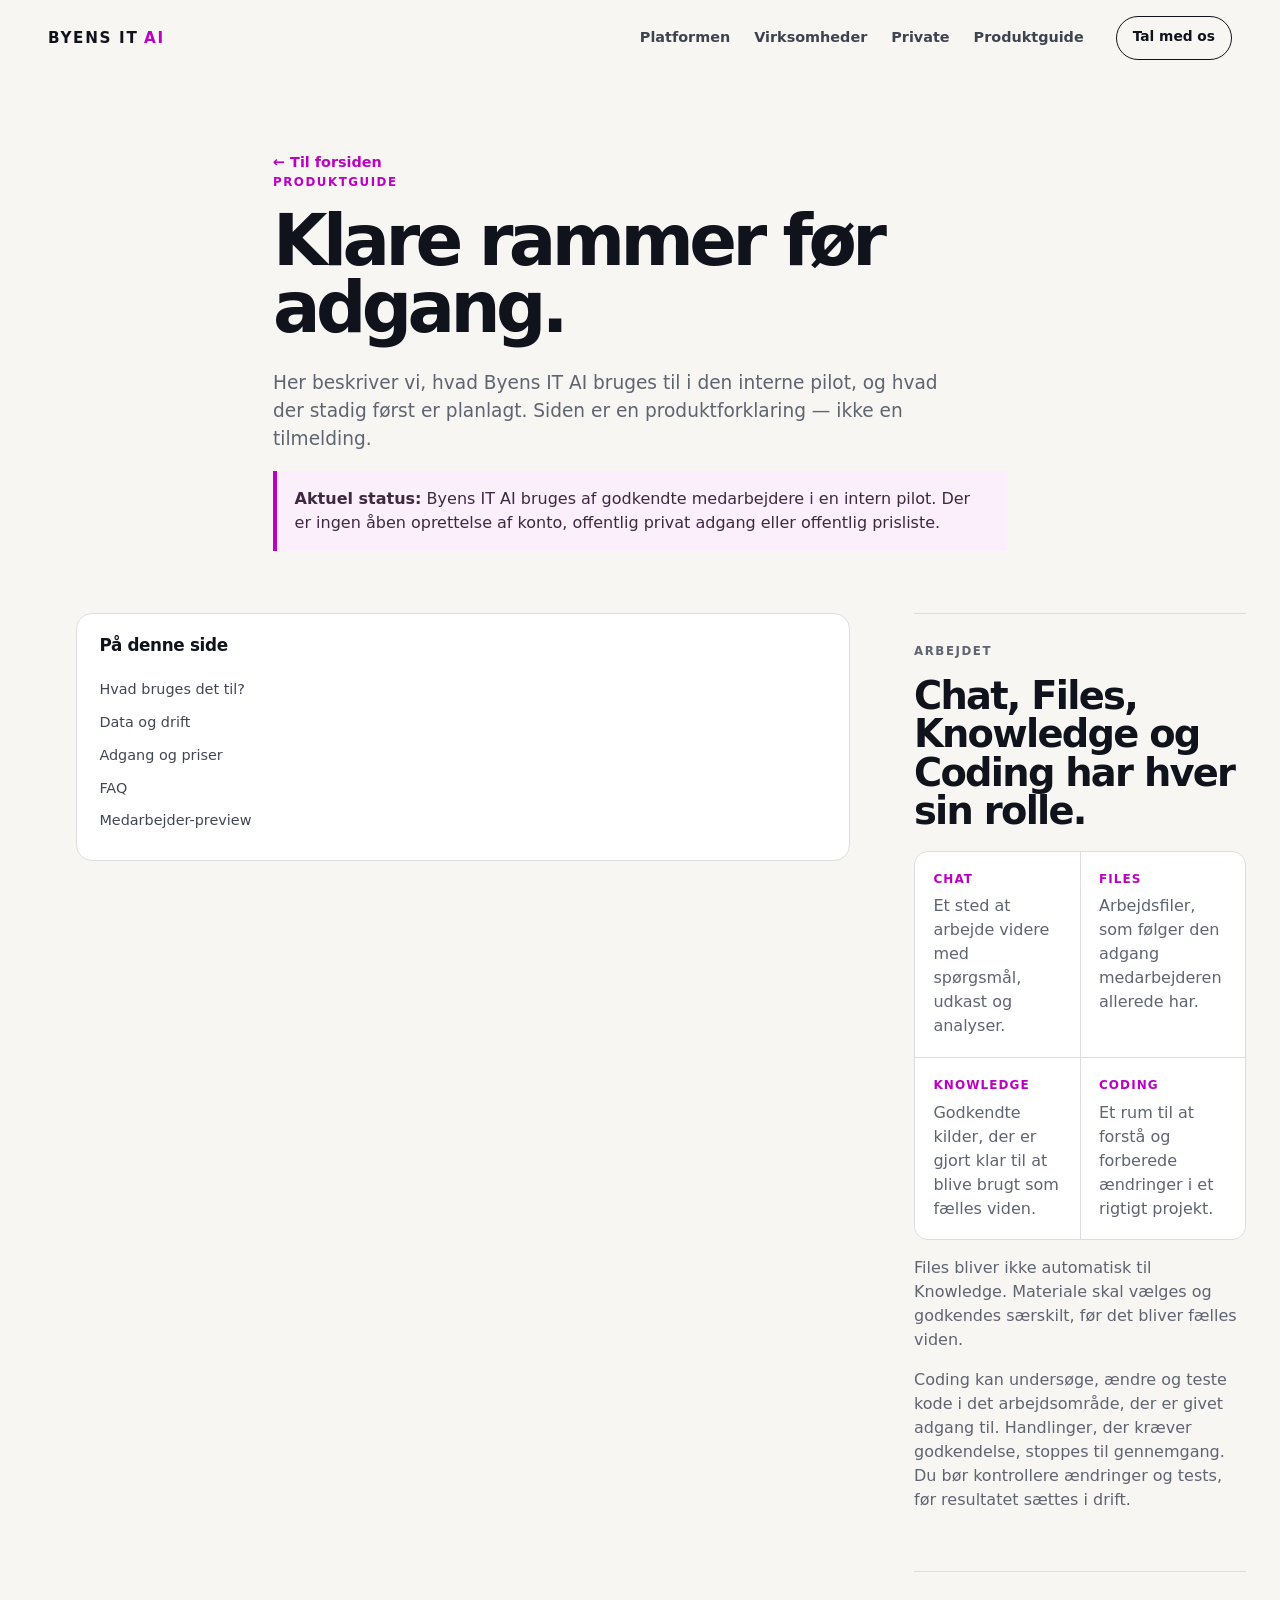
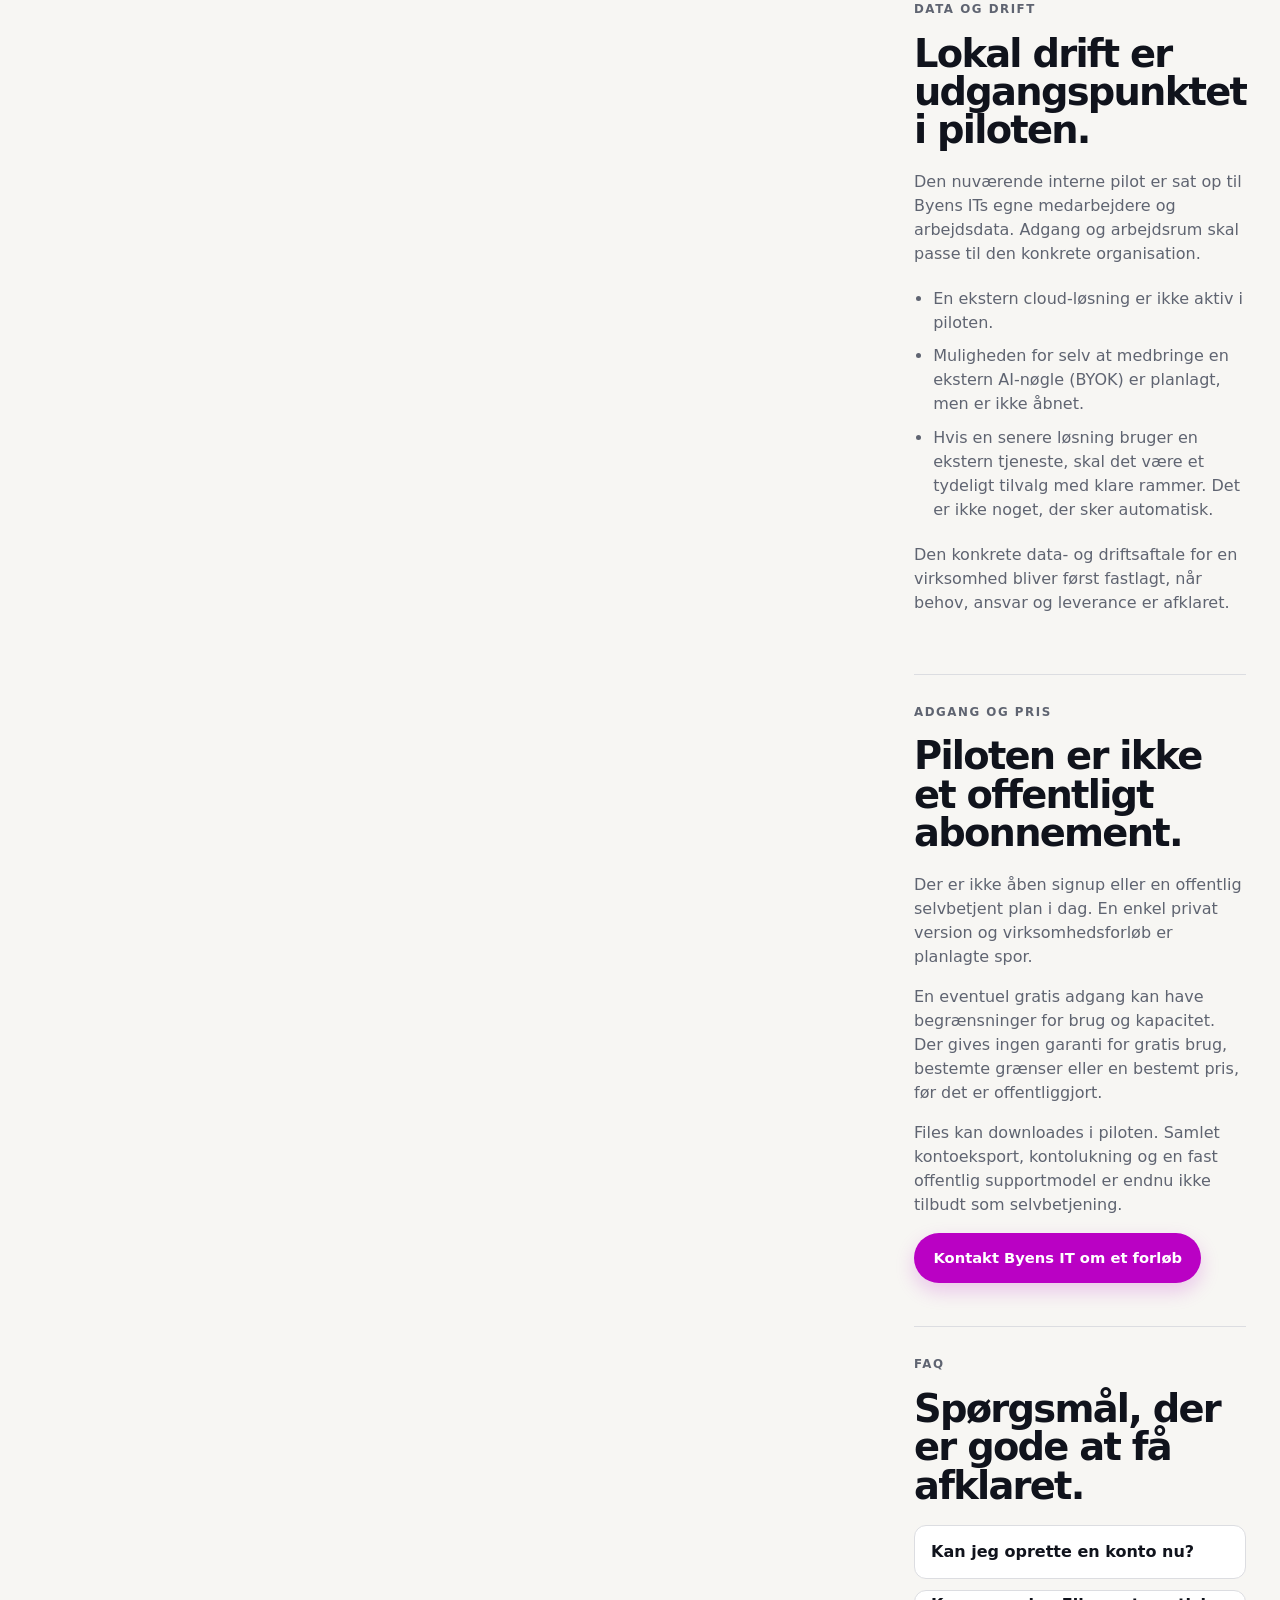
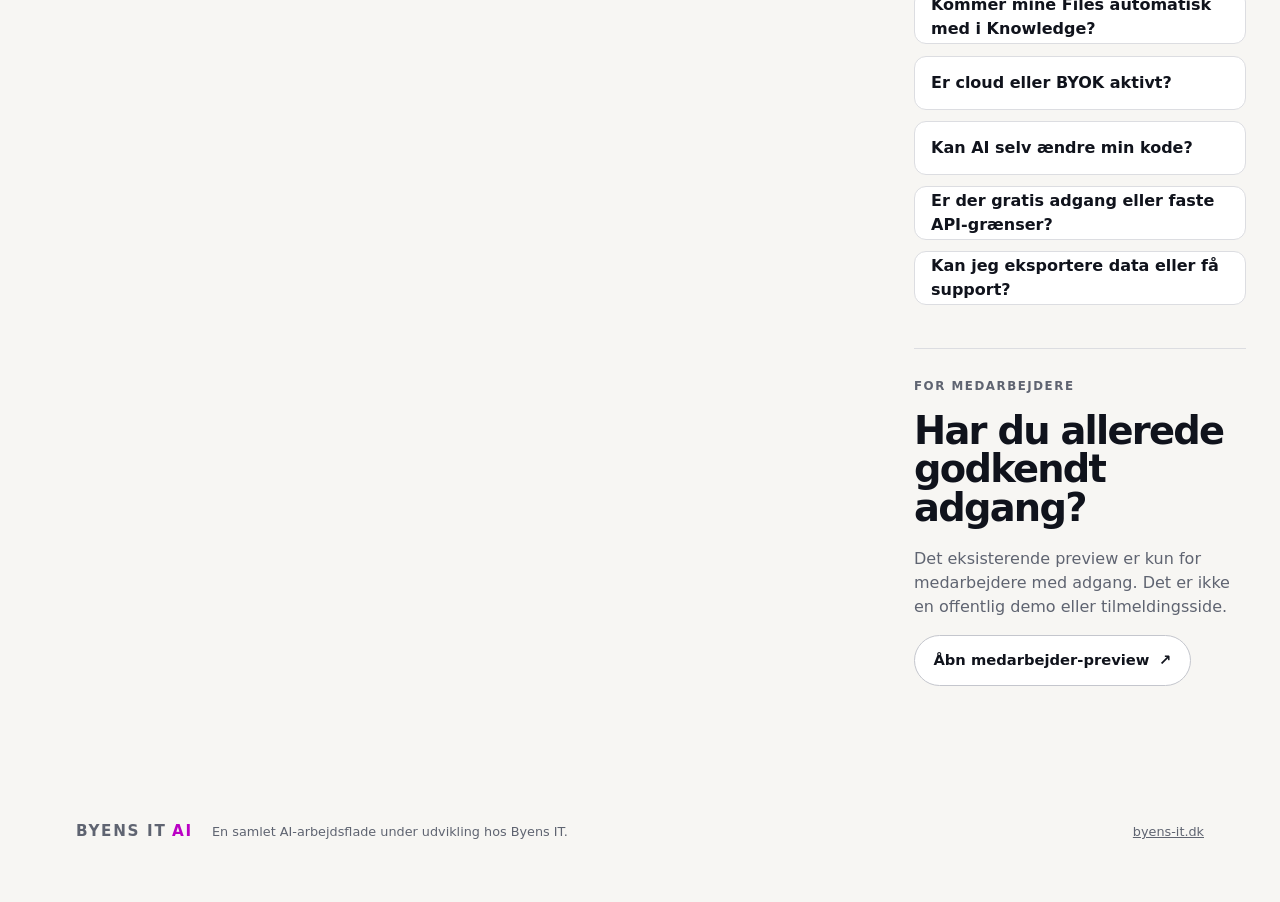
==== docs.html @ c6c36b8c "Tilføj produktwebsite og offentlig dokumentation" ====
<!doctype html>
<html lang="da" class="no-js">
  <head>
    <meta charset="UTF-8">
    <meta name="viewport" content="width=device-width, initial-scale=1.0">
    <meta name="description" content="Produktguide og FAQ for Byens IT AI.">
    <title>Produktguide — Byens IT AI</title>
    <link rel="stylesheet" href="styles.css">
    <link rel="stylesheet" href="accessibility.css">
  </head>
  <body>
    <a class="skip-link" href="#indhold">Spring til indhold</a>
    <header class="site-header">
      <a class="brand" href="index.html" aria-label="Byens IT AI forside"><span>BYENS IT</span><b>AI</b></a>
      <button class="menu-toggle" type="button" aria-expanded="false" aria-controls="navigation">Menu</button>
      <nav id="navigation" aria-label="Hovednavigation">
        <a href="index.html#platform">Platformen</a>
        <a href="index.html#for-virksomheder">Virksomheder</a>
        <a href="index.html#for-private">Private</a>
        <a href="docs.html" aria-current="page">Produktguide</a>
      </nav>
      <a class="header-action" href="https://www.byens-it.dk/kontakt/">Tal med os</a>
    </header>

    <main id="indhold">
      <section class="docs-hero section-wrap">
        <a class="back-link" href="index.html">← Til forsiden</a>
        <p class="eyebrow">Produktguide</p>
        <h1>Klare rammer før adgang.</h1>
        <p class="lede">Her beskriver vi, hvad Byens IT AI bruges til i den interne pilot, og hvad der stadig først er planlagt. Siden er en produktforklaring — ikke en tilmelding.</p>
        <div class="status-note"><p><strong>Aktuel status:</strong> Byens IT AI bruges af godkendte medarbejdere i en intern pilot. Der er ingen åben oprettelse af konto, offentlig privat adgang eller offentlig prisliste.</p></div>
      </section>

      <div class="docs-grid section-wrap">
        <aside class="docs-sidebar" aria-label="På denne side"><h2>På denne side</h2><a href="#brug">Hvad bruges det til?</a><a href="#data">Data og drift</a><a href="#adgang">Adgang og priser</a><a href="#faq">FAQ</a><a href="#preview">Medarbejder-preview</a></aside>
        <div class="docs-main">
          <section id="brug"><p class="eyebrow">Arbejdet</p><h2>Chat, Files, Knowledge og Coding har hver sin rolle.</h2><dl class="docs-facts"><div><dt>Chat</dt><dd>Et sted at arbejde videre med spørgsmål, udkast og analyser.</dd></div><div><dt>Files</dt><dd>Arbejdsfiler, som følger den adgang medarbejderen allerede har.</dd></div><div><dt>Knowledge</dt><dd>Godkendte kilder, der er gjort klar til at blive brugt som fælles viden.</dd></div><div><dt>Coding</dt><dd>Et rum til at forstå og forberede ændringer i et rigtigt projekt.</dd></div></dl><p>Files bliver ikke automatisk til Knowledge. Materiale skal vælges og godkendes særskilt, før det bliver fælles viden.</p><p>Coding kan undersøge, ændre og teste kode i det arbejdsområde, der er givet adgang til. Handlinger, der kræver godkendelse, stoppes til gennemgang. Du bør kontrollere ændringer og tests, før resultatet sættes i drift.</p></section>

          <section id="data"><p class="eyebrow">Data og drift</p><h2>Lokal drift er udgangspunktet i piloten.</h2><p>Den nuværende interne pilot er sat op til Byens ITs egne medarbejdere og arbejdsdata. Adgang og arbejdsrum skal passe til den konkrete organisation.</p><ul><li>En ekstern cloud-løsning er ikke aktiv i piloten.</li><li>Muligheden for selv at medbringe en ekstern AI-nøgle (BYOK) er planlagt, men er ikke åbnet.</li><li>Hvis en senere løsning bruger en ekstern tjeneste, skal det være et tydeligt tilvalg med klare rammer. Det er ikke noget, der sker automatisk.</li></ul><p>Den konkrete data- og driftsaftale for en virksomhed bliver først fastlagt, når behov, ansvar og leverance er afklaret.</p></section>

          <section id="adgang"><p class="eyebrow">Adgang og pris</p><h2>Piloten er ikke et offentligt abonnement.</h2><p>Der er ikke åben signup eller en offentlig selvbetjent plan i dag. En enkel privat version og virksomhedsforløb er planlagte spor.</p><p>En eventuel gratis adgang kan have begrænsninger for brug og kapacitet. Der gives ingen garanti for gratis brug, bestemte grænser eller en bestemt pris, før det er offentliggjort.</p><p>Files kan downloades i piloten. Samlet kontoeksport, kontolukning og en fast offentlig supportmodel er endnu ikke tilbudt som selvbetjening.</p><a class="button primary" href="https://www.byens-it.dk/kontakt/">Kontakt Byens IT om et forløb</a></section>

          <section id="faq"><p class="eyebrow">FAQ</p><h2>Spørgsmål, der er gode at få afklaret.</h2><div class="faq"><details><summary>Kan jeg oprette en konto nu?</summary><p>Nej. Adgang i dag er en intern pilot for godkendte medarbejdere. Offentlig adgang er planlagt, men ikke åben.</p></details><details><summary>Kommer mine Files automatisk med i Knowledge?</summary><p>Nej. Files og Knowledge er adskilt. Et dokument bliver først fælles viden, når det er valgt og godkendt til det formål.</p></details><details><summary>Er cloud eller BYOK aktivt?</summary><p>Nej. Den interne pilot har lokal drift som udgangspunkt. Ekstern cloud og BYOK er planlagte muligheder, ikke aktive valg.</p></details><details><summary>Kan AI selv ændre min kode?</summary><p>Ja, inden for det arbejdsområde og de tilladelser, der er givet. Handlinger med krav om godkendelse venter på dit valg. Gennemgå ændringer og tests før de tages i drift.</p></details><details><summary>Er der gratis adgang eller faste API-grænser?</summary><p>Der er ingen offentlig plan endnu. En eventuel gratis adgang kan være begrænset, og hverken pris, grænser eller tilgængelighed er lovet på forhånd.</p></details><details><summary>Kan jeg eksportere data eller få support?</summary><p>Du kan downloade filer i piloten. Samlet kontoeksport og en fast offentlig supportmodel er endnu ikke åbnet. Hjælp aftales direkte med Byens IT.</p></details></div></section>

          <section id="preview"><p class="eyebrow">For medarbejdere</p><h2>Har du allerede godkendt adgang?</h2><p>Det eksisterende preview er kun for medarbejdere med adgang. Det er ikke en offentlig demo eller tilmeldingsside.</p><a class="button secondary" href="https://ai.byens-it.dk/v2/" rel="noreferrer">Åbn medarbejder-preview <span aria-hidden="true">↗</span></a></section>
        </div>
      </div>
    </main>
    <footer><a class="brand" href="index.html"><span>BYENS IT</span><b>AI</b></a><p>En samlet AI-arbejdsflade under udvikling hos Byens IT.</p><a href="https://byens-it.dk">byens-it.dk</a></footer>
    <script src="app.js"></script>
  </body>
</html>
---- styles.css ----
:root{--ink:#10131c;--paper:#f7f6f3;--panel:#fff;--muted:#5f6471;--line:#dcdde1;--night:#10111a;--night-soft:#1a1c29;--magenta:#ba01c4;--cyan:#66d6d4;--radius:22px;--shadow:0 24px 65px rgba(19,20,31,.12)}*{box-sizing:border-box}html{scroll-behavior:smooth}body{margin:0;background:var(--paper);color:var(--ink);font-family:Inter,ui-sans-serif,system-ui,-apple-system,BlinkMacSystemFont,"Segoe UI",sans-serif;line-height:1.5}a{color:inherit;text-decoration:none}a:focus-visible,button:focus-visible{outline:3px solid var(--magenta);outline-offset:4px}.skip-link{position:fixed;top:-5rem;left:1rem;background:#fff;padding:.7rem 1rem;z-index:10}.skip-link:focus{top:1rem}.site-header{height:76px;display:flex;align-items:center;gap:2rem;max-width:1240px;margin:auto;padding:0 28px}.brand{font-size:.95rem;letter-spacing:.11em;font-weight:800;white-space:nowrap}.brand b{color:var(--magenta);margin-left:.35rem}nav{display:flex;gap:1.5rem;margin-left:auto;font-size:.9rem;font-weight:650}nav a{color:#3e4350}nav a:hover,.text-link:hover{color:var(--magenta)}.header-action{border:1px solid var(--ink);border-radius:99px;padding:.55rem 1rem;font-size:.86rem;font-weight:700}.menu-toggle{display:none}.section-wrap{max-width:1184px;margin:0 auto;padding-left:28px;padding-right:28px}.hero{display:grid;grid-template-columns:minmax(0,.88fr) minmax(400px,1.12fr);gap:4.5rem;align-items:center;padding-top:82px;padding-bottom:94px}.eyebrow,.card-label{font-size:.74rem;font-weight:800;letter-spacing:.13em;text-transform:uppercase;color:var(--magenta);margin:0 0 1rem}.eyebrow span{display:inline-block;background:var(--magenta);width:8px;height:8px;border-radius:50%;margin-right:.55rem}h1,h2,h3,p{margin-top:0}h1{font-size:clamp(3rem,5.5vw,5.6rem);line-height:.96;letter-spacing:-.065em;margin-bottom:1.65rem}h2{font-size:clamp(2.25rem,4vw,3.8rem);line-height:1;letter-spacing:-.055em;margin-bottom:1.25rem}h3{font-size:1.25rem;letter-spacing:-.03em}.lede{font-size:1.16rem;max-width:38rem;color:var(--muted)}.hero-actions{display:flex;gap:.8rem;align-items:center;margin:2rem 0}.button{display:inline-flex;align-items:center;justify-content:center;gap:.6rem;border-radius:99px;padding:.83rem 1.15rem;font-weight:750;font-size:.92rem;border:1px solid transparent}.button.primary{background:var(--magenta);color:#fff;box-shadow:0 8px 20px rgba(186,1,196,.2)}.button.primary:hover{background:#9700a0}.button.secondary{border-color:#c4c6cd;background:#fff}.availability{font-size:.83rem;color:var(--muted);max-width:39rem}.workspace-illustration{background:var(--night);border-radius:var(--radius);padding:10px;box-shadow:var(--shadow);color:#e9eaf0;transform:rotate(1deg)}.window-bar{height:42px;display:flex;align-items:center;gap:6px;padding:0 10px;color:#9da1b4;font-size:.72rem}.window-bar span{width:8px;height:8px;border-radius:50%;background:#44485b}.window-bar b{margin-left:.6rem;color:#ececf2}.window-bar i{font-style:normal;margin-left:auto;font-size:.67rem;color:var(--cyan)}.workspace-body{display:grid;grid-template-columns:116px 1fr;min-height:330px;background:linear-gradient(120deg,#191b28,#11121a);border-radius:13px;overflow:hidden}.workspace-body aside{padding:1.15rem .75rem;border-right:1px solid #303346;display:flex;flex-direction:column;gap:.7rem;font-size:.68rem;color:#a9adbd}.workspace-body aside strong{font-size:1rem;color:#fff;margin-bottom:.7rem}.workspace-body aside a{padding:.45rem;border-radius:6px}.workspace-body aside .active{background:#3b2740;color:#fff}.workspace-body aside small{margin-top:auto;font-size:.59rem}.conversation{padding:1.3rem;display:flex;flex-direction:column;gap:.85rem;font-size:.78rem}.prompt{align-self:flex-end;max-width:74%;background:#303342;border-radius:12px 12px 3px 12px;padding:.75rem;color:#fff;margin:0}.answer{display:flex;gap:.65rem;max-width:83%}.answer span{width:24px;height:24px;flex:none;display:grid;place-items:center;background:var(--magenta);border-radius:7px;font-size:.64rem;font-weight:800}.answer p{margin:0;padding-top:.18rem}.sources{display:flex;flex-wrap:wrap;gap:.45rem;font-size:.64rem;color:#b7baca}.sources b{width:100%;color:#8f94a7}.sources a{border:1px solid #494d60;border-radius:99px;padding:.3rem .5rem}.composer{margin-top:auto;border:1px solid #484b5d;border-radius:10px;padding:.65rem;color:#8f94a7}.composer b{float:right;color:#fff}.illustration-label{font-size:.65rem;color:#a8abb9;margin:.75rem .35rem .15rem}.platform{padding-top:88px;padding-bottom:100px}.section-intro{max-width:630px}.section-intro>p:last-child{color:var(--muted);font-size:1.05rem}.capability-grid{display:grid;grid-template-columns:repeat(4,1fr);gap:1px;background:var(--line);border:1px solid var(--line);border-radius:var(--radius);overflow:hidden;margin-top:3rem}.capability-grid article{background:var(--panel);padding:1.7rem;min-height:230px}.capability-grid p,.audience-copy>p,.consumer p,.contact p{color:var(--muted)}.capability-icon{display:grid;place-items:center;width:38px;height:38px;border-radius:10px;background:#f7eafb;color:var(--magenta);font-weight:800}.flow-band{background:var(--night);color:#f6f6fa;padding:76px 0}.flow{display:grid;grid-template-columns:1fr auto 1fr auto 1fr;gap:1.5rem;align-items:center}.flow div{padding:1.25rem 0}.flow b{display:block;color:var(--cyan);font-size:.8rem;margin-bottom:1rem}.flow strong{font-size:1.14rem}.flow p{color:#b9bdca;font-size:.9rem}.flow>span{color:var(--magenta);font-size:1.5rem}.audience{padding-top:110px;padding-bottom:110px;display:grid;grid-template-columns:1.15fr .85fr;gap:5rem;align-items:center}.audience-copy ul{padding-left:1.1rem;margin:1.6rem 0 1.7rem}.audience-copy li{padding:.35rem 0}.text-link{font-weight:800;color:var(--magenta)}.deployment-card{background:#eeece7;border-radius:var(--radius);padding:2rem}.deployment-card h3{font-size:1.75rem;margin-bottom:1.5rem}.deployment-card dl{margin:0}.deployment-card dl div{border-top:1px solid #c9c6bf;padding:1rem 0}.deployment-card dt{font-weight:800}.deployment-card dd{margin:.25rem 0 0;color:var(--muted)}.small-print{font-size:.76rem;color:var(--muted)}.consumer{border-top:1px solid var(--line);border-bottom:1px solid var(--line);padding-top:86px;padding-bottom:86px;display:grid;grid-template-columns:1fr 1fr;gap:6rem}.consumer-points{border-left:1px solid var(--line)}.consumer-points div{display:flex;gap:1rem;padding:.8rem 0 .8rem 1.5rem;border-bottom:1px solid var(--line)}.consumer-points b{color:var(--magenta);font-size:.8rem}.consumer-points p{margin:0;color:var(--ink)}.pricing{padding-top:105px;padding-bottom:110px}.price-grid{display:grid;grid-template-columns:repeat(3,1fr);gap:1rem;margin-top:3rem}.price-grid article{background:#fff;border:1px solid var(--line);border-radius:16px;padding:1.7rem;min-height:224px;display:flex;flex-direction:column}.price-grid h3{font-size:1.55rem}.price-grid p:not(.card-label){color:var(--muted)}.price-grid span{font-size:.77rem;font-weight:750;margin-top:auto;color:#444957}.contact{background:var(--night);border-radius:var(--radius) var(--radius) 0 0;color:#f5f5fa;padding-top:72px;padding-bottom:72px;display:grid;grid-template-columns:1.2fr .8fr;gap:4rem}.contact p{color:#b9bdca}.contact .button{margin-bottom:1rem}.contact-actions{align-self:center}.contact-actions .text-link{display:block;color:var(--cyan)}.contact-actions p{font-size:.76rem;margin-top:1rem}footer{max-width:1184px;margin:auto;padding:2rem 28px 3rem;display:flex;gap:1.2rem;align-items:center;color:var(--muted);font-size:.8rem}footer p{margin:0}footer>a:last-child{margin-left:auto;text-decoration:underline}@media(max-width:850px){.site-header{height:66px;padding:0 20px;gap:1rem;position:relative}.menu-toggle{display:block;margin-left:auto;background:transparent;border:1px solid #c5c6ce;border-radius:99px;padding:.45rem .8rem;font:inherit;font-size:.82rem}nav{display:none;position:absolute;left:20px;right:20px;top:58px;padding:1rem;background:#fff;border:1px solid var(--line);border-radius:14px;box-shadow:var(--shadow);z-index:4;flex-direction:column;gap:.8rem}nav.open{display:flex}.header-action{display:none}.section-wrap{padding-left:20px;padding-right:20px}.hero{grid-template-columns:1fr;gap:2.3rem;padding-top:56px;padding-bottom:65px}.workspace-illustration{transform:none}.capability-grid{grid-template-columns:repeat(2,1fr)}.audience,.consumer,.contact{grid-template-columns:1fr;gap:2.5rem}.flow{grid-template-columns:1fr;gap:.2rem}.flow>span{transform:rotate(90deg);margin-left:1rem}.consumer-points{border-left:0;border-top:1px solid var(--line)}.consumer-points div{padding-left:0}.contact{margin-left:0;margin-right:0;border-radius:0;padding-left:20px;padding-right:20px}.price-grid{grid-template-columns:1fr}.workspace-body{min-height:300px}}@media(max-width:430px){h1{font-size:3.1rem}.hero-actions{flex-direction:column;align-items:stretch}.button{min-height:46px}.capability-grid{grid-template-columns:1fr}.workspace-body{grid-template-columns:82px 1fr}.workspace-body aside{font-size:.58rem;padding:.9rem .45rem}.conversation{padding:1rem;font-size:.68rem}.flow-band{padding:58px 0}footer{flex-wrap:wrap;padding-left:20px;padding-right:20px}footer>a:last-child{margin-left:0}}
.docs-hero{max-width:790px;padding-top:74px;padding-bottom:62px}.docs-hero .lede{max-width:680px}.docs-grid{display:grid;grid-template-columns:minmax(0,1fr) 290px;gap:4rem;padding-bottom:92px}.docs-main{display:grid;gap:2.7rem}.docs-main section{border-top:1px solid var(--line);padding-top:1.8rem}.docs-main h2{font-size:clamp(1.8rem,3vw,2.7rem);letter-spacing:-.045em}.docs-main p,.docs-main li,.docs-main dd{color:var(--muted)}.docs-main ul{padding-left:1.2rem}.docs-main li{padding:.3rem 0}.docs-sidebar{align-self:start;position:sticky;top:1rem;padding:1.4rem;border:1px solid var(--line);border-radius:16px;background:#fff}.docs-sidebar h2{font-size:1.05rem;letter-spacing:-.02em}.docs-sidebar a{display:block;padding:.35rem 0;color:#414653;font-size:.9rem}.docs-sidebar a:hover{color:var(--magenta)}.docs-facts{display:grid;grid-template-columns:repeat(2,minmax(0,1fr));gap:1px;background:var(--line);border:1px solid var(--line);border-radius:14px;overflow:hidden}.docs-facts div{padding:1.15rem;background:#fff}.docs-facts dt{font-size:.75rem;font-weight:800;text-transform:uppercase;letter-spacing:.09em;color:var(--magenta)}.docs-facts dd{margin:.4rem 0 0}.faq{display:grid;gap:.7rem}.faq details{border:1px solid var(--line);border-radius:12px;background:#fff;padding:0 1rem}.faq summary{min-height:52px;display:flex;align-items:center;cursor:pointer;font-weight:750}.faq details p{padding-bottom:1rem;margin:0}.status-note{border-left:4px solid var(--magenta);padding:1rem 1.1rem;background:#faeffb;color:#3f2842}.status-note p{margin:0;color:#3f2842}.back-link{font-size:.9rem;font-weight:800;color:var(--magenta)}
@media(max-width:850px){.no-js .menu-toggle{display:none}.no-js nav{display:flex;position:static;margin-left:auto;padding:0;border:0;border-radius:0;box-shadow:none;background:transparent;flex-direction:row;gap:.75rem;font-size:.78rem}.docs-grid{grid-template-columns:1fr;gap:2.5rem}.docs-sidebar{position:static;order:-1}}@media(max-width:430px){.docs-facts{grid-template-columns:1fr}}
@media(max-width:850px){.no-js .site-header{height:auto;min-height:66px;flex-wrap:wrap;padding-block:10px}.no-js nav{position:static;order:3;width:100%;margin-left:0;padding:.25rem 0;flex-direction:column;gap:.55rem}}
---- accessibility.css ----
.site-header .brand,
nav a,
.text-link,
footer a {
  display: inline-flex;
  align-items: center;
  min-height: 44px;
}

.header-action {
  min-height: 44px;
}
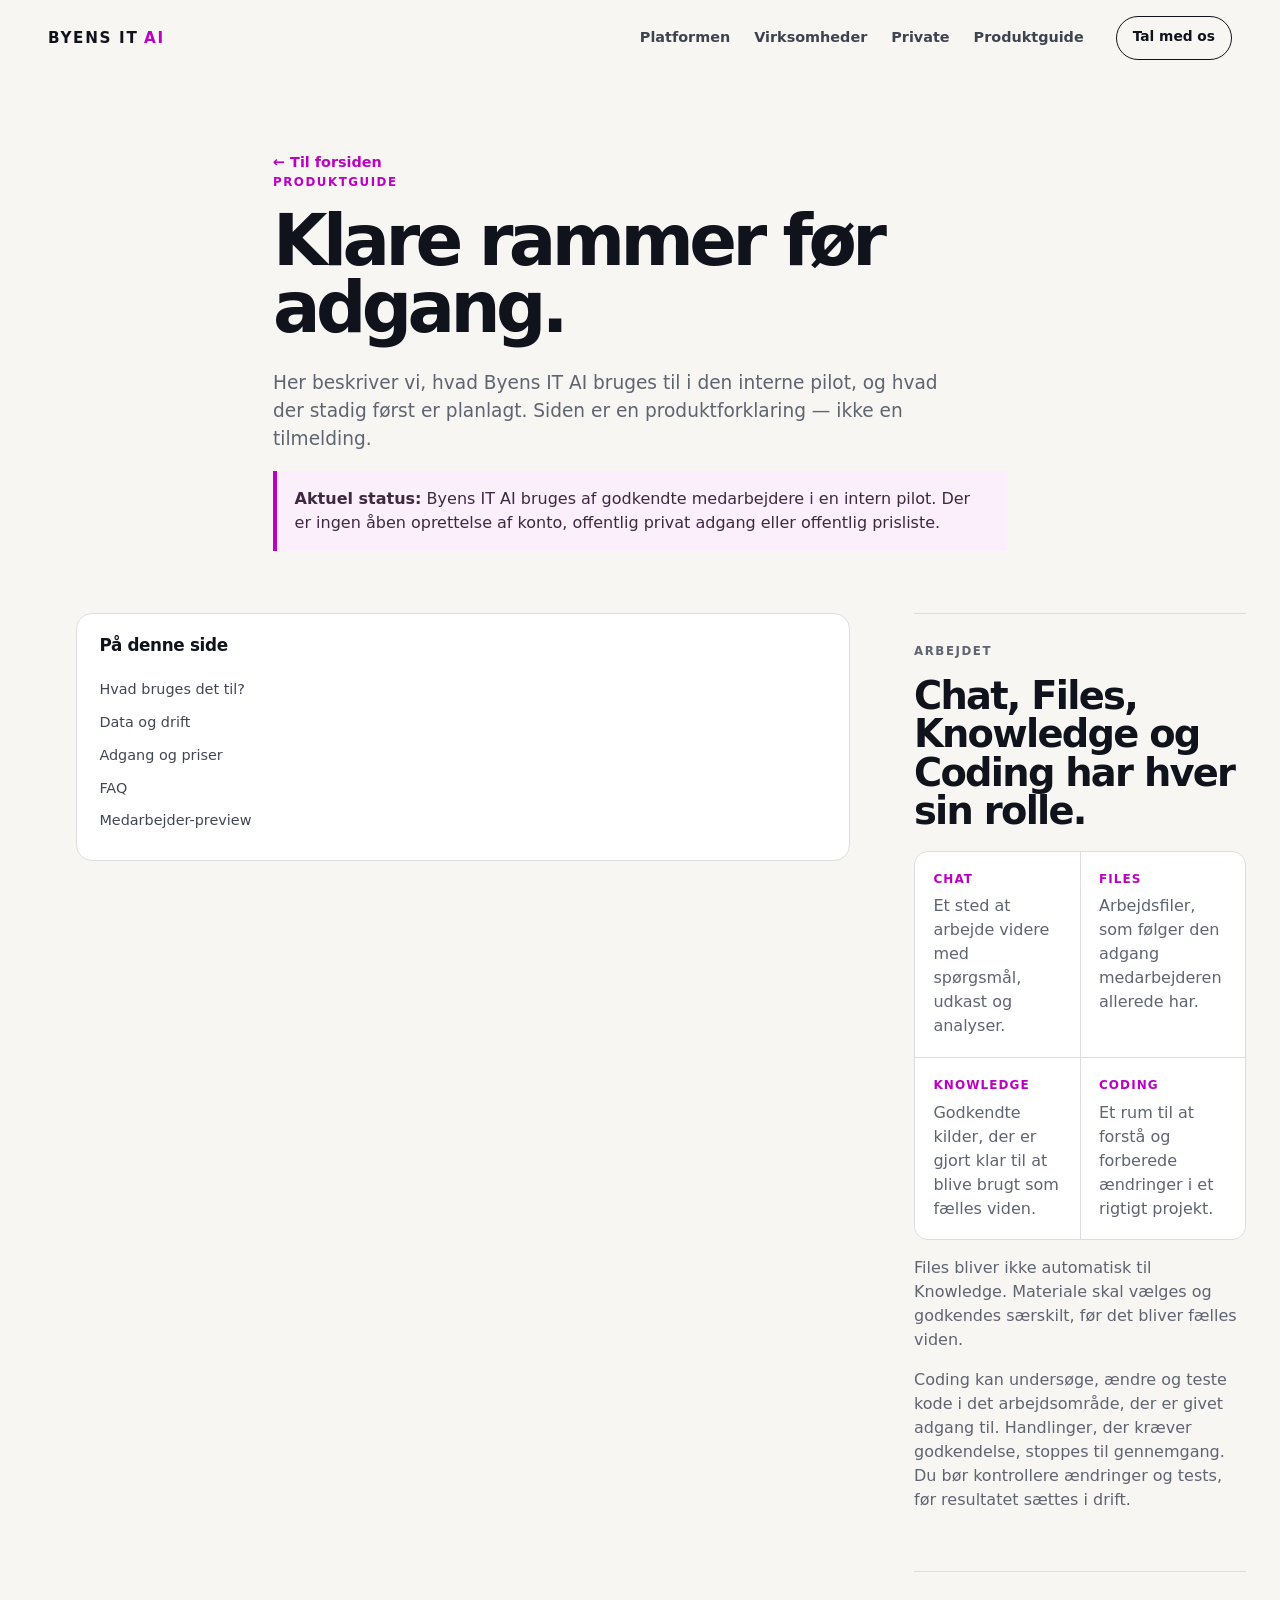
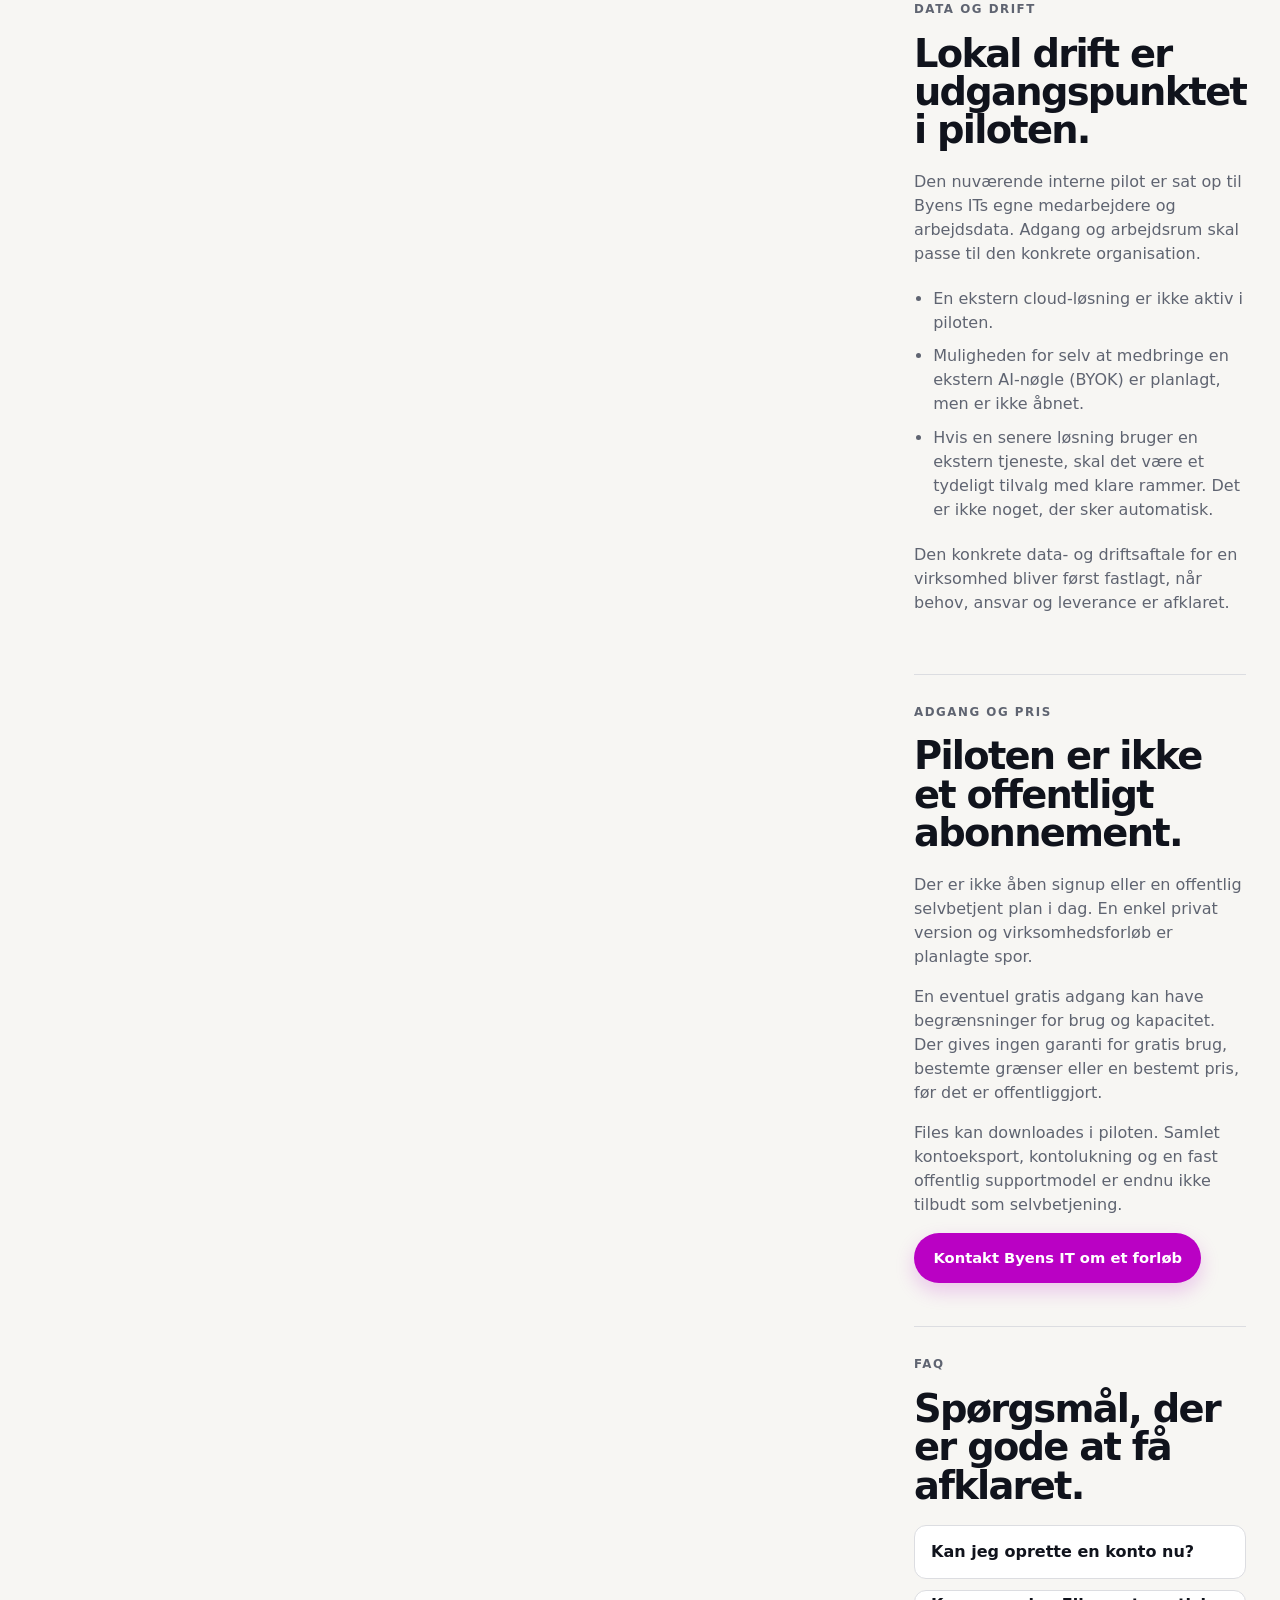
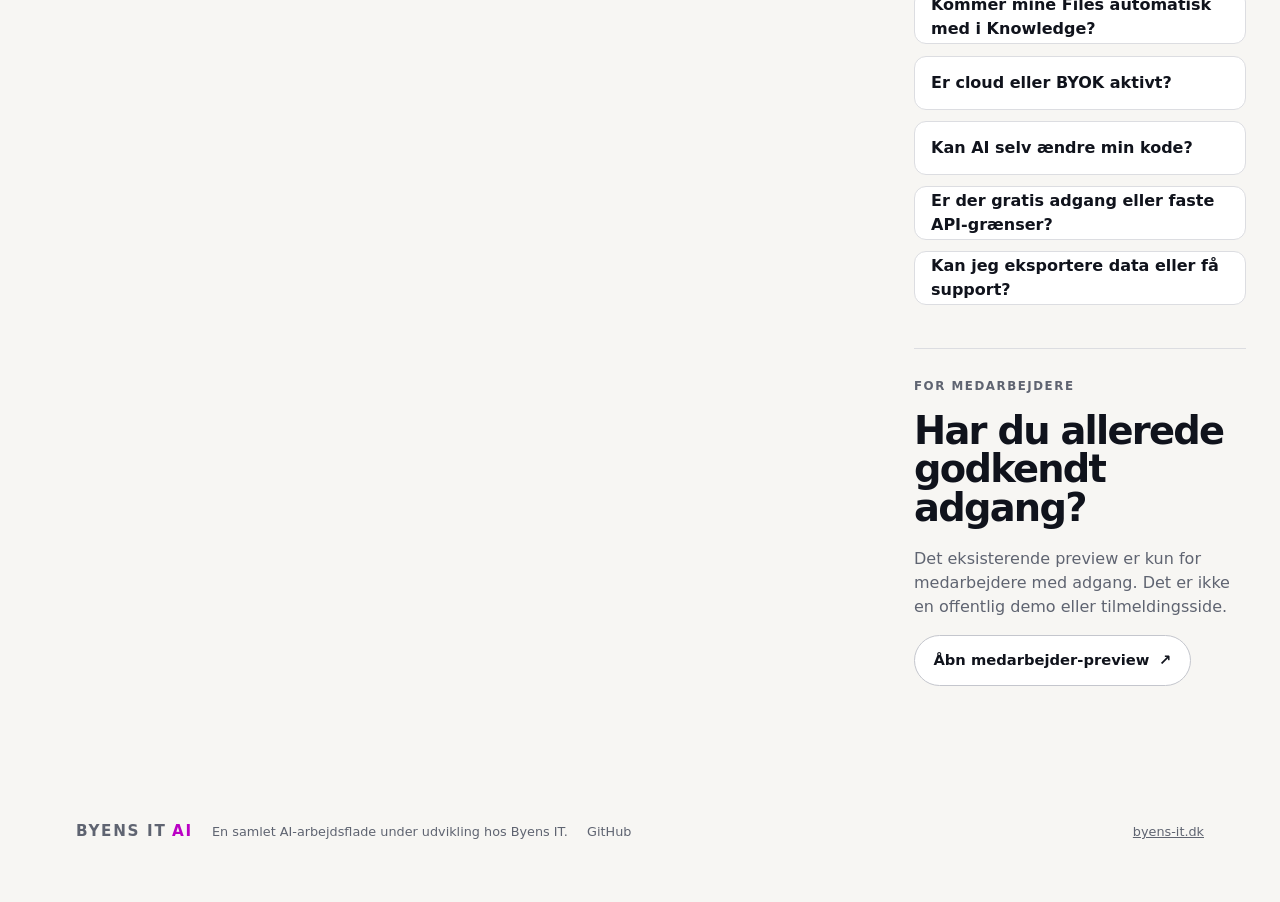
==== commit 3c6eb410: "Forbind website og GitHub-produktrepo" ====
--- a/docs.html
+++ b/docs.html
@@ -46,7 +46,7 @@
         </div>
       </div>
     </main>
-    <footer><a class="brand" href="index.html"><span>BYENS IT</span><b>AI</b></a><p>En samlet AI-arbejdsflade under udvikling hos Byens IT.</p><a href="https://byens-it.dk">byens-it.dk</a></footer>
+    <footer><a class="brand" href="index.html"><span>BYENS IT</span><b>AI</b></a><p>En samlet AI-arbejdsflade under udvikling hos Byens IT.</p><a href="https://github.com/byensitmagnus/byens-it-ai-platform">GitHub</a><a href="https://byens-it.dk">byens-it.dk</a></footer>
     <script src="app.js"></script>
   </body>
 </html>
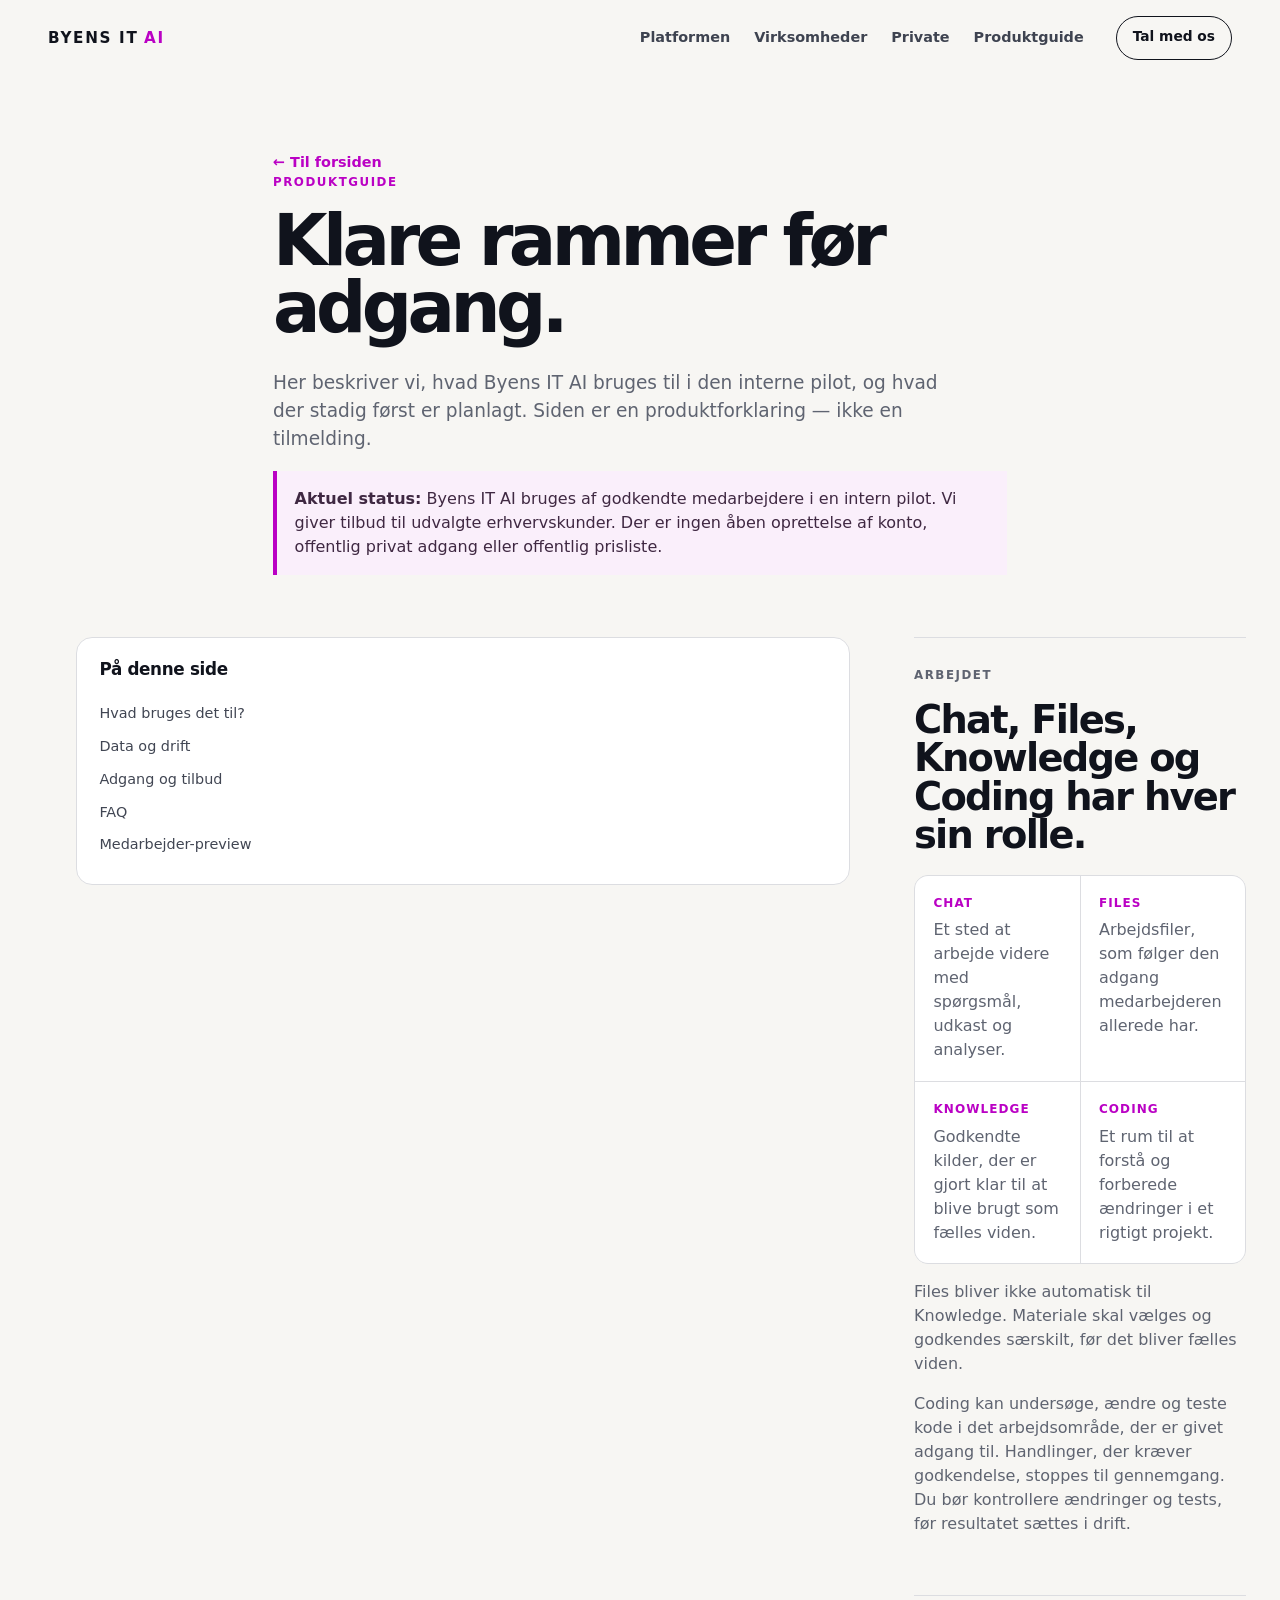
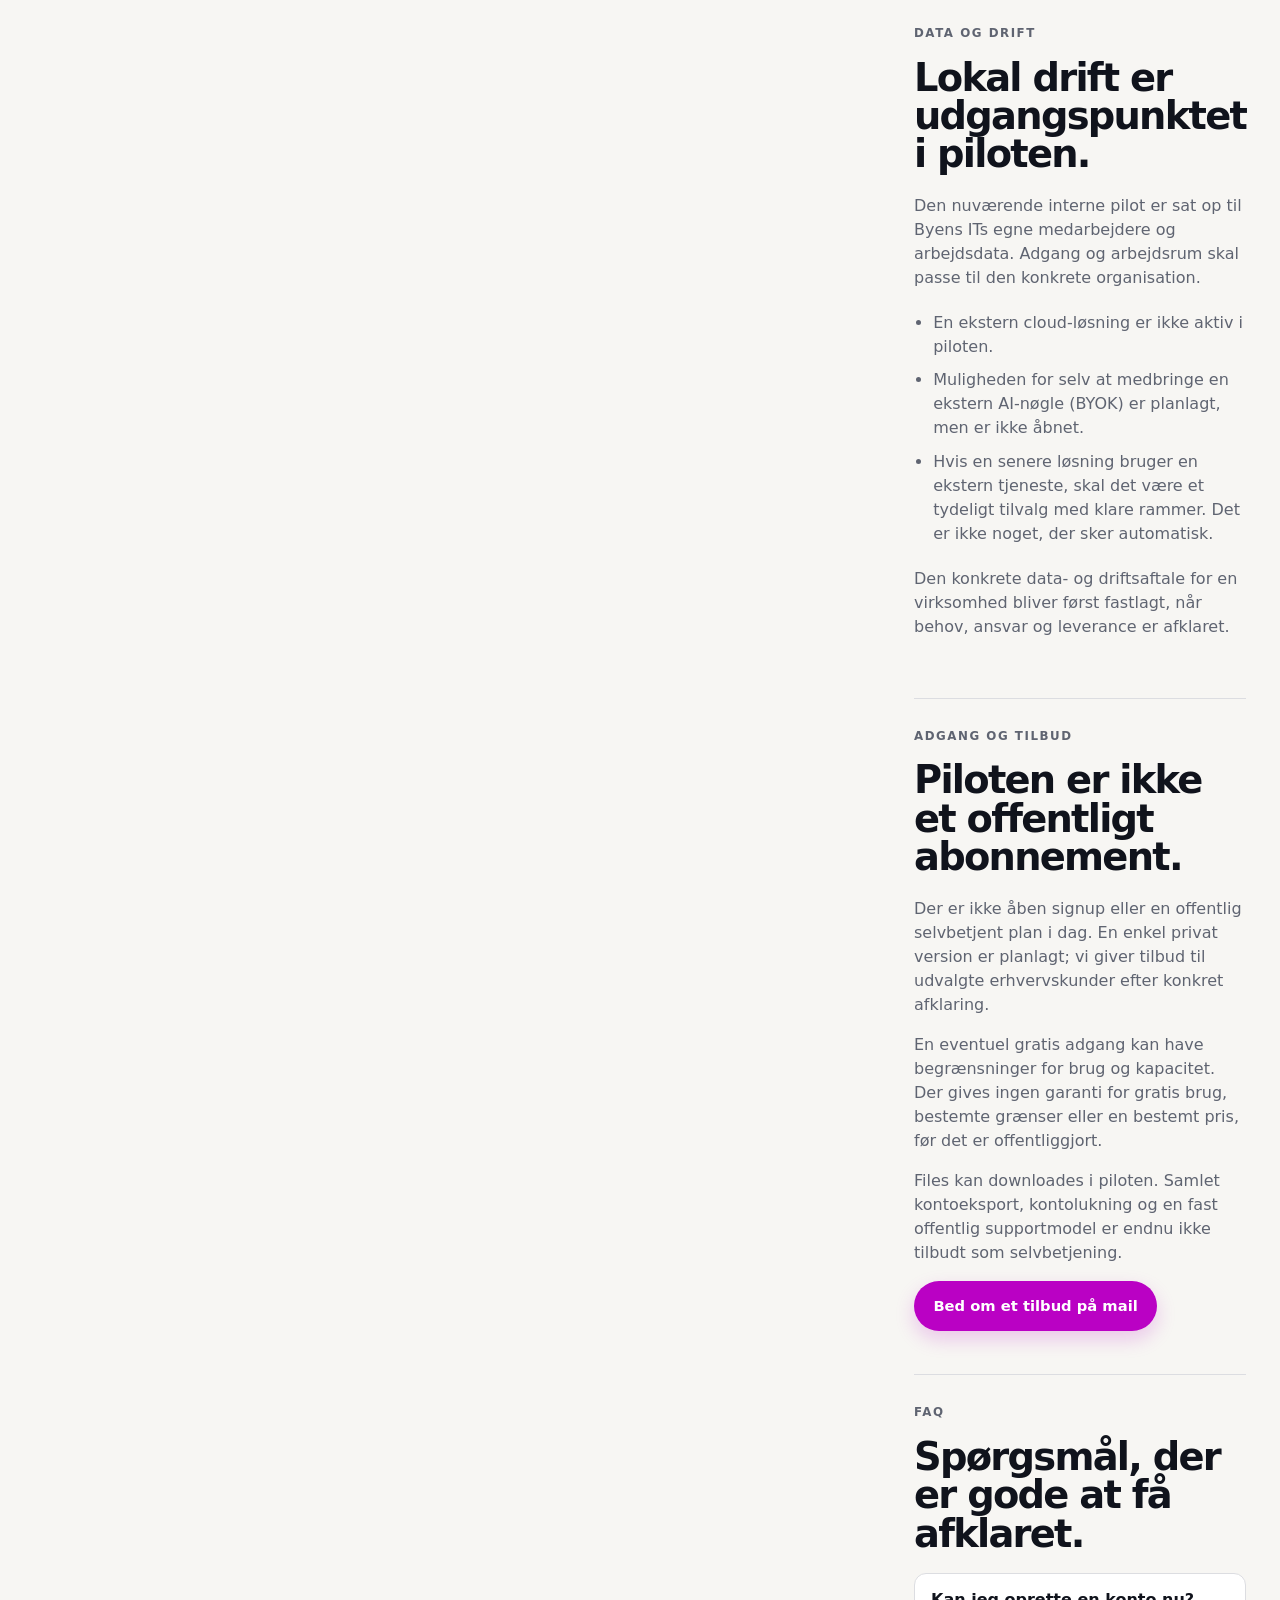
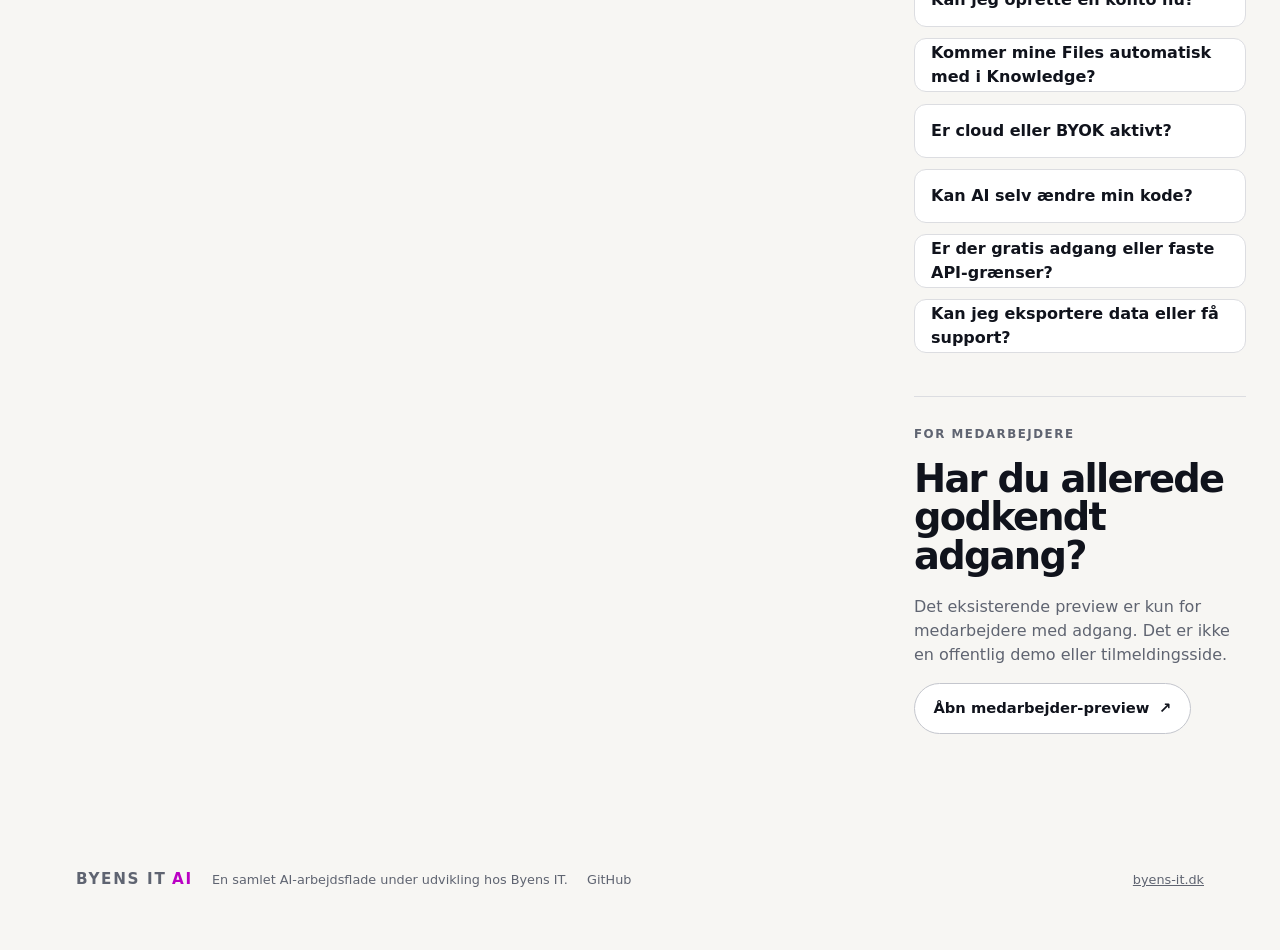
==== commit 69e2e14e: "B2B-side: lokal AI til virksomheder, privat API og tilbud på mail Juridiske sider publiceres efter a" ====
--- a/docs.html
+++ b/docs.html
@@ -28,17 +28,17 @@
         <p class="eyebrow">Produktguide</p>
         <h1>Klare rammer før adgang.</h1>
         <p class="lede">Her beskriver vi, hvad Byens IT AI bruges til i den interne pilot, og hvad der stadig først er planlagt. Siden er en produktforklaring — ikke en tilmelding.</p>
-        <div class="status-note"><p><strong>Aktuel status:</strong> Byens IT AI bruges af godkendte medarbejdere i en intern pilot. Der er ingen åben oprettelse af konto, offentlig privat adgang eller offentlig prisliste.</p></div>
+        <div class="status-note"><p><strong>Aktuel status:</strong> Byens IT AI bruges af godkendte medarbejdere i en intern pilot. Vi giver tilbud til udvalgte erhvervskunder. Der er ingen åben oprettelse af konto, offentlig privat adgang eller offentlig prisliste.</p></div>
       </section>
 
       <div class="docs-grid section-wrap">
-        <aside class="docs-sidebar" aria-label="På denne side"><h2>På denne side</h2><a href="#brug">Hvad bruges det til?</a><a href="#data">Data og drift</a><a href="#adgang">Adgang og priser</a><a href="#faq">FAQ</a><a href="#preview">Medarbejder-preview</a></aside>
+        <aside class="docs-sidebar" aria-label="På denne side"><h2>På denne side</h2><a href="#brug">Hvad bruges det til?</a><a href="#data">Data og drift</a><a href="#adgang">Adgang og tilbud</a><a href="#faq">FAQ</a><a href="#preview">Medarbejder-preview</a></aside>
         <div class="docs-main">
           <section id="brug"><p class="eyebrow">Arbejdet</p><h2>Chat, Files, Knowledge og Coding har hver sin rolle.</h2><dl class="docs-facts"><div><dt>Chat</dt><dd>Et sted at arbejde videre med spørgsmål, udkast og analyser.</dd></div><div><dt>Files</dt><dd>Arbejdsfiler, som følger den adgang medarbejderen allerede har.</dd></div><div><dt>Knowledge</dt><dd>Godkendte kilder, der er gjort klar til at blive brugt som fælles viden.</dd></div><div><dt>Coding</dt><dd>Et rum til at forstå og forberede ændringer i et rigtigt projekt.</dd></div></dl><p>Files bliver ikke automatisk til Knowledge. Materiale skal vælges og godkendes særskilt, før det bliver fælles viden.</p><p>Coding kan undersøge, ændre og teste kode i det arbejdsområde, der er givet adgang til. Handlinger, der kræver godkendelse, stoppes til gennemgang. Du bør kontrollere ændringer og tests, før resultatet sættes i drift.</p></section>
 
           <section id="data"><p class="eyebrow">Data og drift</p><h2>Lokal drift er udgangspunktet i piloten.</h2><p>Den nuværende interne pilot er sat op til Byens ITs egne medarbejdere og arbejdsdata. Adgang og arbejdsrum skal passe til den konkrete organisation.</p><ul><li>En ekstern cloud-løsning er ikke aktiv i piloten.</li><li>Muligheden for selv at medbringe en ekstern AI-nøgle (BYOK) er planlagt, men er ikke åbnet.</li><li>Hvis en senere løsning bruger en ekstern tjeneste, skal det være et tydeligt tilvalg med klare rammer. Det er ikke noget, der sker automatisk.</li></ul><p>Den konkrete data- og driftsaftale for en virksomhed bliver først fastlagt, når behov, ansvar og leverance er afklaret.</p></section>
 
-          <section id="adgang"><p class="eyebrow">Adgang og pris</p><h2>Piloten er ikke et offentligt abonnement.</h2><p>Der er ikke åben signup eller en offentlig selvbetjent plan i dag. En enkel privat version og virksomhedsforløb er planlagte spor.</p><p>En eventuel gratis adgang kan have begrænsninger for brug og kapacitet. Der gives ingen garanti for gratis brug, bestemte grænser eller en bestemt pris, før det er offentliggjort.</p><p>Files kan downloades i piloten. Samlet kontoeksport, kontolukning og en fast offentlig supportmodel er endnu ikke tilbudt som selvbetjening.</p><a class="button primary" href="https://www.byens-it.dk/kontakt/">Kontakt Byens IT om et forløb</a></section>
+          <section id="adgang"><p class="eyebrow">Adgang og tilbud</p><h2>Piloten er ikke et offentligt abonnement.</h2><p>Der er ikke åben signup eller en offentlig selvbetjent plan i dag. En enkel privat version er planlagt; vi giver tilbud til udvalgte erhvervskunder efter konkret afklaring.</p><p>En eventuel gratis adgang kan have begrænsninger for brug og kapacitet. Der gives ingen garanti for gratis brug, bestemte grænser eller en bestemt pris, før det er offentliggjort.</p><p>Files kan downloades i piloten. Samlet kontoeksport, kontolukning og en fast offentlig supportmodel er endnu ikke tilbudt som selvbetjening.</p><a class="button primary" href="mailto:kontakt@byens-it.dk?subject=Tilbud%20p%C3%A5%20lokal%20AI%20til%20virksomhed">Bed om et tilbud på mail</a></section>
 
           <section id="faq"><p class="eyebrow">FAQ</p><h2>Spørgsmål, der er gode at få afklaret.</h2><div class="faq"><details><summary>Kan jeg oprette en konto nu?</summary><p>Nej. Adgang i dag er en intern pilot for godkendte medarbejdere. Offentlig adgang er planlagt, men ikke åben.</p></details><details><summary>Kommer mine Files automatisk med i Knowledge?</summary><p>Nej. Files og Knowledge er adskilt. Et dokument bliver først fælles viden, når det er valgt og godkendt til det formål.</p></details><details><summary>Er cloud eller BYOK aktivt?</summary><p>Nej. Den interne pilot har lokal drift som udgangspunkt. Ekstern cloud og BYOK er planlagte muligheder, ikke aktive valg.</p></details><details><summary>Kan AI selv ændre min kode?</summary><p>Ja, inden for det arbejdsområde og de tilladelser, der er givet. Handlinger med krav om godkendelse venter på dit valg. Gennemgå ændringer og tests før de tages i drift.</p></details><details><summary>Er der gratis adgang eller faste API-grænser?</summary><p>Der er ingen offentlig plan endnu. En eventuel gratis adgang kan være begrænset, og hverken pris, grænser eller tilgængelighed er lovet på forhånd.</p></details><details><summary>Kan jeg eksportere data eller få support?</summary><p>Du kan downloade filer i piloten. Samlet kontoeksport og en fast offentlig supportmodel er endnu ikke åbnet. Hjælp aftales direkte med Byens IT.</p></details></div></section>
 
--- a/styles.css
+++ b/styles.css
@@ -1,4 +1,6 @@
-:root{--ink:#10131c;--paper:#f7f6f3;--panel:#fff;--muted:#5f6471;--line:#dcdde1;--night:#10111a;--night-soft:#1a1c29;--magenta:#ba01c4;--cyan:#66d6d4;--radius:22px;--shadow:0 24px 65px rgba(19,20,31,.12)}*{box-sizing:border-box}html{scroll-behavior:smooth}body{margin:0;background:var(--paper);color:var(--ink);font-family:Inter,ui-sans-serif,system-ui,-apple-system,BlinkMacSystemFont,"Segoe UI",sans-serif;line-height:1.5}a{color:inherit;text-decoration:none}a:focus-visible,button:focus-visible{outline:3px solid var(--magenta);outline-offset:4px}.skip-link{position:fixed;top:-5rem;left:1rem;background:#fff;padding:.7rem 1rem;z-index:10}.skip-link:focus{top:1rem}.site-header{height:76px;display:flex;align-items:center;gap:2rem;max-width:1240px;margin:auto;padding:0 28px}.brand{font-size:.95rem;letter-spacing:.11em;font-weight:800;white-space:nowrap}.brand b{color:var(--magenta);margin-left:.35rem}nav{display:flex;gap:1.5rem;margin-left:auto;font-size:.9rem;font-weight:650}nav a{color:#3e4350}nav a:hover,.text-link:hover{color:var(--magenta)}.header-action{border:1px solid var(--ink);border-radius:99px;padding:.55rem 1rem;font-size:.86rem;font-weight:700}.menu-toggle{display:none}.section-wrap{max-width:1184px;margin:0 auto;padding-left:28px;padding-right:28px}.hero{display:grid;grid-template-columns:minmax(0,.88fr) minmax(400px,1.12fr);gap:4.5rem;align-items:center;padding-top:82px;padding-bottom:94px}.eyebrow,.card-label{font-size:.74rem;font-weight:800;letter-spacing:.13em;text-transform:uppercase;color:var(--magenta);margin:0 0 1rem}.eyebrow span{display:inline-block;background:var(--magenta);width:8px;height:8px;border-radius:50%;margin-right:.55rem}h1,h2,h3,p{margin-top:0}h1{font-size:clamp(3rem,5.5vw,5.6rem);line-height:.96;letter-spacing:-.065em;margin-bottom:1.65rem}h2{font-size:clamp(2.25rem,4vw,3.8rem);line-height:1;letter-spacing:-.055em;margin-bottom:1.25rem}h3{font-size:1.25rem;letter-spacing:-.03em}.lede{font-size:1.16rem;max-width:38rem;color:var(--muted)}.hero-actions{display:flex;gap:.8rem;align-items:center;margin:2rem 0}.button{display:inline-flex;align-items:center;justify-content:center;gap:.6rem;border-radius:99px;padding:.83rem 1.15rem;font-weight:750;font-size:.92rem;border:1px solid transparent}.button.primary{background:var(--magenta);color:#fff;box-shadow:0 8px 20px rgba(186,1,196,.2)}.button.primary:hover{background:#9700a0}.button.secondary{border-color:#c4c6cd;background:#fff}.availability{font-size:.83rem;color:var(--muted);max-width:39rem}.workspace-illustration{background:var(--night);border-radius:var(--radius);padding:10px;box-shadow:var(--shadow);color:#e9eaf0;transform:rotate(1deg)}.window-bar{height:42px;display:flex;align-items:center;gap:6px;padding:0 10px;color:#9da1b4;font-size:.72rem}.window-bar span{width:8px;height:8px;border-radius:50%;background:#44485b}.window-bar b{margin-left:.6rem;color:#ececf2}.window-bar i{font-style:normal;margin-left:auto;font-size:.67rem;color:var(--cyan)}.workspace-body{display:grid;grid-template-columns:116px 1fr;min-height:330px;background:linear-gradient(120deg,#191b28,#11121a);border-radius:13px;overflow:hidden}.workspace-body aside{padding:1.15rem .75rem;border-right:1px solid #303346;display:flex;flex-direction:column;gap:.7rem;font-size:.68rem;color:#a9adbd}.workspace-body aside strong{font-size:1rem;color:#fff;margin-bottom:.7rem}.workspace-body aside a{padding:.45rem;border-radius:6px}.workspace-body aside .active{background:#3b2740;color:#fff}.workspace-body aside small{margin-top:auto;font-size:.59rem}.conversation{padding:1.3rem;display:flex;flex-direction:column;gap:.85rem;font-size:.78rem}.prompt{align-self:flex-end;max-width:74%;background:#303342;border-radius:12px 12px 3px 12px;padding:.75rem;color:#fff;margin:0}.answer{display:flex;gap:.65rem;max-width:83%}.answer span{width:24px;height:24px;flex:none;display:grid;place-items:center;background:var(--magenta);border-radius:7px;font-size:.64rem;font-weight:800}.answer p{margin:0;padding-top:.18rem}.sources{display:flex;flex-wrap:wrap;gap:.45rem;font-size:.64rem;color:#b7baca}.sources b{width:100%;color:#8f94a7}.sources a{border:1px solid #494d60;border-radius:99px;padding:.3rem .5rem}.composer{margin-top:auto;border:1px solid #484b5d;border-radius:10px;padding:.65rem;color:#8f94a7}.composer b{float:right;color:#fff}.illustration-label{font-size:.65rem;color:#a8abb9;margin:.75rem .35rem .15rem}.platform{padding-top:88px;padding-bottom:100px}.section-intro{max-width:630px}.section-intro>p:last-child{color:var(--muted);font-size:1.05rem}.capability-grid{display:grid;grid-template-columns:repeat(4,1fr);gap:1px;background:var(--line);border:1px solid var(--line);border-radius:var(--radius);overflow:hidden;margin-top:3rem}.capability-grid article{background:var(--panel);padding:1.7rem;min-height:230px}.capability-grid p,.audience-copy>p,.consumer p,.contact p{color:var(--muted)}.capability-icon{display:grid;place-items:center;width:38px;height:38px;border-radius:10px;background:#f7eafb;color:var(--magenta);font-weight:800}.flow-band{background:var(--night);color:#f6f6fa;padding:76px 0}.flow{display:grid;grid-template-columns:1fr auto 1fr auto 1fr;gap:1.5rem;align-items:center}.flow div{padding:1.25rem 0}.flow b{display:block;color:var(--cyan);font-size:.8rem;margin-bottom:1rem}.flow strong{font-size:1.14rem}.flow p{color:#b9bdca;font-size:.9rem}.flow>span{color:var(--magenta);font-size:1.5rem}.audience{padding-top:110px;padding-bottom:110px;display:grid;grid-template-columns:1.15fr .85fr;gap:5rem;align-items:center}.audience-copy ul{padding-left:1.1rem;margin:1.6rem 0 1.7rem}.audience-copy li{padding:.35rem 0}.text-link{font-weight:800;color:var(--magenta)}.deployment-card{background:#eeece7;border-radius:var(--radius);padding:2rem}.deployment-card h3{font-size:1.75rem;margin-bottom:1.5rem}.deployment-card dl{margin:0}.deployment-card dl div{border-top:1px solid #c9c6bf;padding:1rem 0}.deployment-card dt{font-weight:800}.deployment-card dd{margin:.25rem 0 0;color:var(--muted)}.small-print{font-size:.76rem;color:var(--muted)}.consumer{border-top:1px solid var(--line);border-bottom:1px solid var(--line);padding-top:86px;padding-bottom:86px;display:grid;grid-template-columns:1fr 1fr;gap:6rem}.consumer-points{border-left:1px solid var(--line)}.consumer-points div{display:flex;gap:1rem;padding:.8rem 0 .8rem 1.5rem;border-bottom:1px solid var(--line)}.consumer-points b{color:var(--magenta);font-size:.8rem}.consumer-points p{margin:0;color:var(--ink)}.pricing{padding-top:105px;padding-bottom:110px}.price-grid{display:grid;grid-template-columns:repeat(3,1fr);gap:1rem;margin-top:3rem}.price-grid article{background:#fff;border:1px solid var(--line);border-radius:16px;padding:1.7rem;min-height:224px;display:flex;flex-direction:column}.price-grid h3{font-size:1.55rem}.price-grid p:not(.card-label){color:var(--muted)}.price-grid span{font-size:.77rem;font-weight:750;margin-top:auto;color:#444957}.contact{background:var(--night);border-radius:var(--radius) var(--radius) 0 0;color:#f5f5fa;padding-top:72px;padding-bottom:72px;display:grid;grid-template-columns:1.2fr .8fr;gap:4rem}.contact p{color:#b9bdca}.contact .button{margin-bottom:1rem}.contact-actions{align-self:center}.contact-actions .text-link{display:block;color:var(--cyan)}.contact-actions p{font-size:.76rem;margin-top:1rem}footer{max-width:1184px;margin:auto;padding:2rem 28px 3rem;display:flex;gap:1.2rem;align-items:center;color:var(--muted);font-size:.8rem}footer p{margin:0}footer>a:last-child{margin-left:auto;text-decoration:underline}@media(max-width:850px){.site-header{height:66px;padding:0 20px;gap:1rem;position:relative}.menu-toggle{display:block;margin-left:auto;background:transparent;border:1px solid #c5c6ce;border-radius:99px;padding:.45rem .8rem;font:inherit;font-size:.82rem}nav{display:none;position:absolute;left:20px;right:20px;top:58px;padding:1rem;background:#fff;border:1px solid var(--line);border-radius:14px;box-shadow:var(--shadow);z-index:4;flex-direction:column;gap:.8rem}nav.open{display:flex}.header-action{display:none}.section-wrap{padding-left:20px;padding-right:20px}.hero{grid-template-columns:1fr;gap:2.3rem;padding-top:56px;padding-bottom:65px}.workspace-illustration{transform:none}.capability-grid{grid-template-columns:repeat(2,1fr)}.audience,.consumer,.contact{grid-template-columns:1fr;gap:2.5rem}.flow{grid-template-columns:1fr;gap:.2rem}.flow>span{transform:rotate(90deg);margin-left:1rem}.consumer-points{border-left:0;border-top:1px solid var(--line)}.consumer-points div{padding-left:0}.contact{margin-left:0;margin-right:0;border-radius:0;padding-left:20px;padding-right:20px}.price-grid{grid-template-columns:1fr}.workspace-body{min-height:300px}}@media(max-width:430px){h1{font-size:3.1rem}.hero-actions{flex-direction:column;align-items:stretch}.button{min-height:46px}.capability-grid{grid-template-columns:1fr}.workspace-body{grid-template-columns:82px 1fr}.workspace-body aside{font-size:.58rem;padding:.9rem .45rem}.conversation{padding:1rem;font-size:.68rem}.flow-band{padding:58px 0}footer{flex-wrap:wrap;padding-left:20px;padding-right:20px}footer>a:last-child{margin-left:0}}
+:root{--ink:#10131c;--paper:#f7f6f3;--panel:#fff;--muted:#5f6471;--line:#dcdde1;--night:#10111a;--night-soft:#1a1c29;--magenta:#ba01c4;--cyan:#66d6d4;--radius:22px;--shadow:0 24px 65px rgba(19,20,31,.12)}*{box-sizing:border-box}html{scroll-behavior:smooth}body{margin:0;background:var(--paper);color:var(--ink);font-family:Inter,ui-sans-serif,system-ui,-apple-system,BlinkMacSystemFont,"Segoe UI",sans-serif;line-height:1.5}a{color:inherit;text-decoration:none}a:focus-visible,button:focus-visible{outline:3px solid var(--magenta);outline-offset:4px}.skip-link{position:fixed;top:-5rem;left:1rem;background:#fff;padding:.7rem 1rem;z-index:10}.skip-link:focus{top:1rem}.site-header{height:76px;display:flex;align-items:center;gap:2rem;max-width:1240px;margin:auto;padding:0 28px}.brand{font-size:.95rem;letter-spacing:.11em;font-weight:800;white-space:nowrap}.brand b{color:var(--magenta);margin-left:.35rem}nav{display:flex;gap:1.5rem;margin-left:auto;font-size:.9rem;font-weight:650}nav a{color:#3e4350}nav a:hover,.text-link:hover{color:var(--magenta)}.header-action{border:1px solid var(--ink);border-radius:99px;padding:.55rem 1rem;font-size:.86rem;font-weight:700}.menu-toggle{display:none}.section-wrap{max-width:1184px;margin:0 auto;padding-left:28px;padding-right:28px}.hero{display:grid;grid-template-columns:minmax(0,.88fr) minmax(400px,1.12fr);gap:4.5rem;align-items:center;padding-top:82px;padding-bottom:94px}.eyebrow,.card-label{font-size:.74rem;font-weight:800;letter-spacing:.13em;text-transform:uppercase;color:var(--magenta);margin:0 0 1rem}.eyebrow span{display:inline-block;background:var(--magenta);width:8px;height:8px;border-radius:50%;margin-right:.55rem}h1,h2,h3,p{margin-top:0}h1{font-size:clamp(3rem,5.5vw,5.6rem);line-height:.96;letter-spacing:-.065em;margin-bottom:1.65rem}h2{font-size:clamp(2.25rem,4vw,3.8rem);line-height:1;letter-spacing:-.055em;margin-bottom:1.25rem}h3{font-size:1.25rem;letter-spacing:-.03em}.lede{font-size:1.16rem;max-width:38rem;color:var(--muted)}.hero-actions{display:flex;gap:.8rem;align-items:center;margin:2rem 0}.button{display:inline-flex;align-items:center;justify-content:center;gap:.6rem;border-radius:99px;padding:.83rem 1.15rem;font-weight:750;font-size:.92rem;border:1px solid transparent}.button.primary{background:var(--magenta);color:#fff;box-shadow:0 8px 20px rgba(186,1,196,.2)}.button.primary:hover{background:#9700a0}.button.secondary{border-color:#c4c6cd;background:#fff}.availability{font-size:.83rem;color:var(--muted);max-width:39rem}.workspace-illustration{background:var(--night);border-radius:var(--radius);padding:10px;box-shadow:var(--shadow);color:#e9eaf0;transform:rotate(1deg)}.window-bar{height:42px;display:flex;align-items:center;gap:6px;padding:0 10px;color:#9da1b4;font-size:.72rem}.window-bar span{width:8px;height:8px;border-radius:50%;background:#44485b}.window-bar b{margin-left:.6rem;color:#ececf2}.window-bar i{font-style:normal;margin-left:auto;font-size:.67rem;color:var(--cyan)}.workspace-body{display:grid;grid-template-columns:116px 1fr;min-height:330px;background:linear-gradient(120deg,#191b28,#11121a);border-radius:13px;overflow:hidden}.workspace-body aside{padding:1.15rem .75rem;border-right:1px solid #303346;display:flex;flex-direction:column;gap:.7rem;font-size:.68rem;color:#a9adbd}.workspace-body aside strong{font-size:1rem;color:#fff;margin-bottom:.7rem}.workspace-body aside a{padding:.45rem;border-radius:6px}.workspace-body aside .active{background:#3b2740;color:#fff}.workspace-body aside small{margin-top:auto;font-size:.59rem}.conversation{padding:1.3rem;display:flex;flex-direction:column;gap:.85rem;font-size:.78rem}.prompt{align-self:flex-end;max-width:74%;background:#303342;border-radius:12px 12px 3px 12px;padding:.75rem;color:#fff;margin:0}.answer{display:flex;gap:.65rem;max-width:83%}.answer span{width:24px;height:24px;flex:none;display:grid;place-items:center;background:var(--magenta);border-radius:7px;font-size:.64rem;font-weight:800}.answer p{margin:0;padding-top:.18rem}.sources{display:flex;flex-wrap:wrap;gap:.45rem;font-size:.64rem;color:#b7baca}.sources b{width:100%;color:#8f94a7}.sources a{border:1px solid #494d60;border-radius:99px;padding:.3rem .5rem}.composer{margin-top:auto;border:1px solid #484b5d;border-radius:10px;padding:.65rem;color:#8f94a7}.composer b{float:right;color:#fff}.illustration-label{font-size:.65rem;color:#a8abb9;margin:.75rem .35rem .15rem}.platform{padding-top:88px;padding-bottom:100px}.section-intro{max-width:630px}.section-intro>p:last-child{color:var(--muted);font-size:1.05rem}.capability-grid{display:grid;grid-template-columns:repeat(4,1fr);gap:1px;background:var(--line);border:1px solid var(--line);border-radius:var(--radius);overflow:hidden;margin-top:3rem}.capability-grid article{background:var(--panel);padding:1.7rem;min-height:230px}.capability-grid p,.audience-copy>p,.consumer p,.contact p{color:var(--muted)}.capability-icon{display:grid;place-items:center;width:38px;height:38px;border-radius:10px;background:#f7eafb;color:var(--magenta);font-weight:800}.flow-band{background:var(--night);color:#f6f6fa;padding:76px 0}.flow{display:grid;grid-template-columns:1fr auto 1fr auto 1fr;gap:1.5rem;align-items:center}.flow div{padding:1.25rem 0}.flow b{display:block;color:var(--cyan);font-size:.8rem;margin-bottom:1rem}.flow strong{font-size:1.14rem}.flow p{color:#b9bdca;font-size:.9rem}.flow>span{color:var(--magenta);font-size:1.5rem}.audience{padding-top:110px;padding-bottom:110px;display:grid;grid-template-columns:1.15fr .85fr;gap:5rem;align-items:center}.audience-copy ul{padding-left:1.1rem;margin:1.6rem 0 1.7rem}.audience-copy li{padding:.35rem 0}.text-link{font-weight:800;color:var(--magenta)}.deployment-card{background:#eeece7;border-radius:var(--radius);padding:2rem}.deployment-card h3{font-size:1.75rem;margin-bottom:1.5rem}.deployment-card dl{margin:0}.deployment-card dl div{border-top:1px solid #c9c6bf;padding:1rem 0}.deployment-card dt{font-weight:800}.deployment-card dd{margin:.25rem 0 0;color:var(--muted)}.small-print{font-size:.76rem;color:var(--muted)}.consumer{border-top:1px solid var(--line);border-bottom:1px solid var(--line);padding-top:86px;padding-bottom:86px;display:grid;grid-template-columns:1fr 1fr;gap:6rem}.consumer-points{border-left:1px solid var(--line)}.consumer-points div{display:flex;gap:1rem;padding:.8rem 0 .8rem 1.5rem;border-bottom:1px solid var(--line)}.consumer-points b{color:var(--magenta);font-size:.8rem}.consumer-points p{margin:0;color:var(--ink)}.contact{background:var(--night);border-radius:var(--radius) var(--radius) 0 0;color:#f5f5fa;padding-top:72px;padding-bottom:72px;display:grid;grid-template-columns:1.2fr .8fr;gap:4rem}.contact p{color:#b9bdca}.contact .button{margin-bottom:1rem}.contact-actions{align-self:center}.contact-actions .text-link{display:block;color:var(--cyan)}.contact-actions p{font-size:.76rem;margin-top:1rem}footer{max-width:1184px;margin:auto;padding:2rem 28px 3rem;display:flex;gap:1.2rem;align-items:center;color:var(--muted);font-size:.8rem}footer p{margin:0}footer>a:last-child{margin-left:auto;text-decoration:underline}@media(max-width:850px){.site-header{height:66px;padding:0 20px;gap:1rem;position:relative}.menu-toggle{display:block;margin-left:auto;background:transparent;border:1px solid #c5c6ce;border-radius:99px;padding:.45rem .8rem;font:inherit;font-size:.82rem}nav{display:none;position:absolute;left:20px;right:20px;top:58px;padding:1rem;background:#fff;border:1px solid var(--line);border-radius:14px;box-shadow:var(--shadow);z-index:4;flex-direction:column;gap:.8rem}nav.open{display:flex}.header-action{display:none}.section-wrap{padding-left:20px;padding-right:20px}.hero{grid-template-columns:1fr;gap:2.3rem;padding-top:56px;padding-bottom:65px}.workspace-illustration{transform:none}.capability-grid{grid-template-columns:repeat(2,1fr)}.audience,.consumer,.contact{grid-template-columns:1fr;gap:2.5rem}.flow{grid-template-columns:1fr;gap:.2rem}.flow>span{transform:rotate(90deg);margin-left:1rem}.consumer-points{border-left:0;border-top:1px solid var(--line)}.consumer-points div{padding-left:0}.contact{margin-left:0;margin-right:0;border-radius:0;padding-left:20px;padding-right:20px}.workspace-body{min-height:300px}}@media(max-width:430px){h1{font-size:3.1rem}.hero-actions{flex-direction:column;align-items:stretch}.button{min-height:46px}.capability-grid{grid-template-columns:1fr}.workspace-body{grid-template-columns:82px 1fr}.workspace-body aside{font-size:.58rem;padding:.9rem .45rem}.conversation{padding:1rem;font-size:.68rem}.flow-band{padding:58px 0}footer{flex-wrap:wrap;padding-left:20px;padding-right:20px}footer>a:last-child{margin-left:0}}
 .docs-hero{max-width:790px;padding-top:74px;padding-bottom:62px}.docs-hero .lede{max-width:680px}.docs-grid{display:grid;grid-template-columns:minmax(0,1fr) 290px;gap:4rem;padding-bottom:92px}.docs-main{display:grid;gap:2.7rem}.docs-main section{border-top:1px solid var(--line);padding-top:1.8rem}.docs-main h2{font-size:clamp(1.8rem,3vw,2.7rem);letter-spacing:-.045em}.docs-main p,.docs-main li,.docs-main dd{color:var(--muted)}.docs-main ul{padding-left:1.2rem}.docs-main li{padding:.3rem 0}.docs-sidebar{align-self:start;position:sticky;top:1rem;padding:1.4rem;border:1px solid var(--line);border-radius:16px;background:#fff}.docs-sidebar h2{font-size:1.05rem;letter-spacing:-.02em}.docs-sidebar a{display:block;padding:.35rem 0;color:#414653;font-size:.9rem}.docs-sidebar a:hover{color:var(--magenta)}.docs-facts{display:grid;grid-template-columns:repeat(2,minmax(0,1fr));gap:1px;background:var(--line);border:1px solid var(--line);border-radius:14px;overflow:hidden}.docs-facts div{padding:1.15rem;background:#fff}.docs-facts dt{font-size:.75rem;font-weight:800;text-transform:uppercase;letter-spacing:.09em;color:var(--magenta)}.docs-facts dd{margin:.4rem 0 0}.faq{display:grid;gap:.7rem}.faq details{border:1px solid var(--line);border-radius:12px;background:#fff;padding:0 1rem}.faq summary{min-height:52px;display:flex;align-items:center;cursor:pointer;font-weight:750}.faq details p{padding-bottom:1rem;margin:0}.status-note{border-left:4px solid var(--magenta);padding:1rem 1.1rem;background:#faeffb;color:#3f2842}.status-note p{margin:0;color:#3f2842}.back-link{font-size:.9rem;font-weight:800;color:var(--magenta)}
 @media(max-width:850px){.no-js .menu-toggle{display:none}.no-js nav{display:flex;position:static;margin-left:auto;padding:0;border:0;border-radius:0;box-shadow:none;background:transparent;flex-direction:row;gap:.75rem;font-size:.78rem}.docs-grid{grid-template-columns:1fr;gap:2.5rem}.docs-sidebar{position:static;order:-1}}@media(max-width:430px){.docs-facts{grid-template-columns:1fr}}
 @media(max-width:850px){.no-js .site-header{height:auto;min-height:66px;flex-wrap:wrap;padding-block:10px}.no-js nav{position:static;order:3;width:100%;margin-left:0;padding:.25rem 0;flex-direction:column;gap:.55rem}}
+.audience-copy h3{margin:1.8rem 0 .45rem}.audience-copy p{color:var(--muted)}.footer-links{display:flex;flex-wrap:wrap;gap:.35rem 1rem}.footer-links a{text-decoration:underline}.legal-content{max-width:900px;padding-top:64px;padding-bottom:96px}.table-scroll{overflow-x:auto;margin:1rem 0}.legal-content h1{font-size:clamp(2.5rem,5vw,4.3rem);line-height:1.05;margin-top:2rem}.legal-content h2{font-size:clamp(1.7rem,3vw,2.3rem);margin-top:2.5rem}.legal-content p,.legal-content li{max-width:75ch}.legal-content a:not(.back-link){text-decoration:underline}.legal-content table{border-collapse:collapse;width:100%;min-width:620px;margin:1.5rem 0}.legal-content th,.legal-content td{border:1px solid var(--line);padding:.7rem;text-align:left;vertical-align:top}.legal-content th{background:#eeece7}.legal-content .status-note{margin-top:2rem}
+@media(max-width:850px){footer{flex-wrap:wrap}.footer-links{width:100%}.legal-content{padding-top:40px;padding-bottom:64px}}
